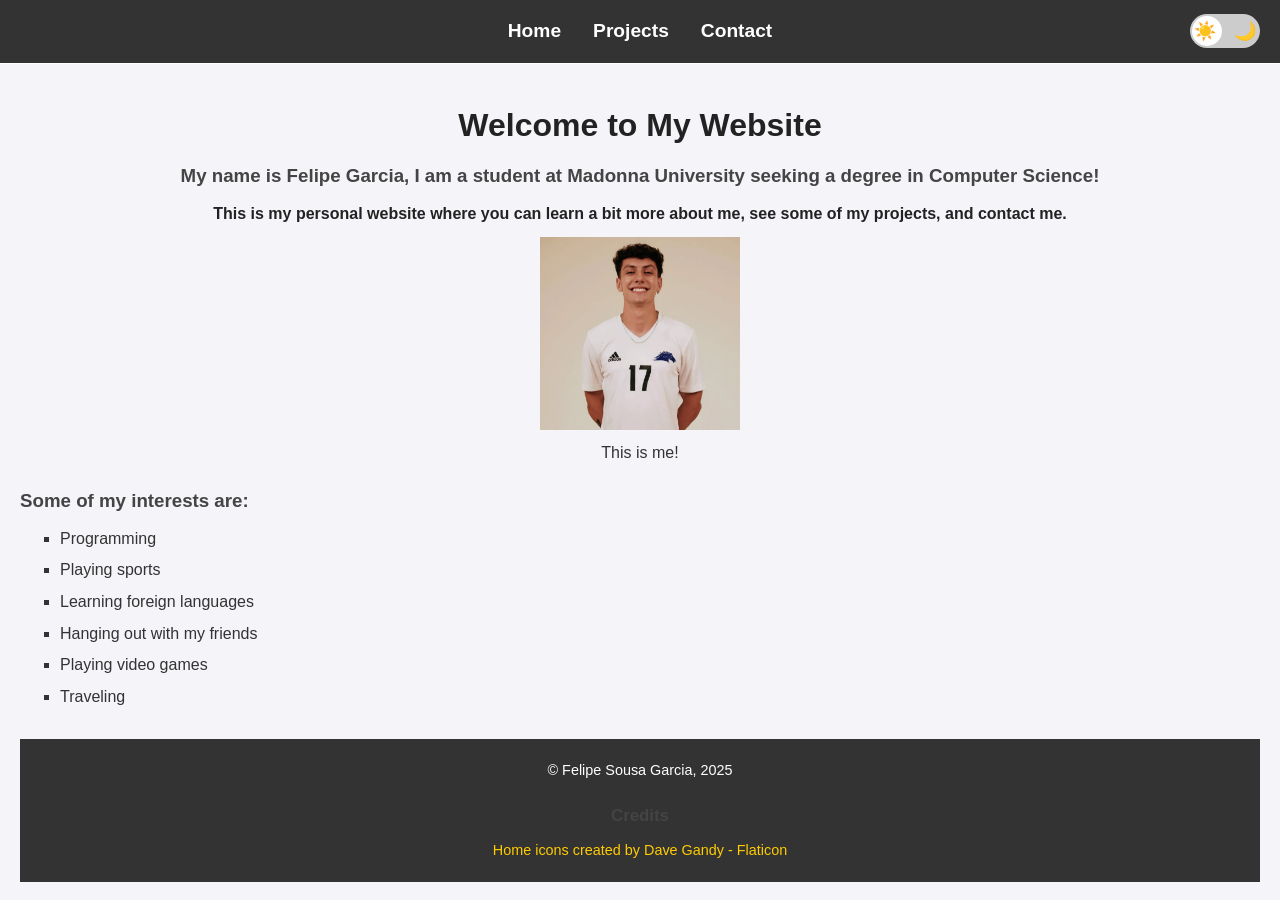
==== index.html @ d681a20c "Initial upload" ====
<!DOCTYPE html>
<html lang="en">
<head>
  <meta charset="UTF-8" />
  <meta name="viewport" content="width=device-width, initial-scale=1" />
  <title>Home</title>
  <link rel="icon" type="image/png" href="../images/home.png">
  <link rel="stylesheet" href="../css/style.css">
</head>
<body>

  <div id="blur-overlay"></div>

  <header>
    <nav>
      <div class="nav-links">
        <a href="index.html">Home</a>
        <a href="projects.html">Projects</a>
        <a href="contact.html">Contact</a>
      </div>
      <div class="theme-switch-wrapper">
        <input type="checkbox" id="theme-toggle" />
        <label for="theme-toggle" class="theme-switch">
          <span class="sun">☀️</span>
          <span class="moon">🌙</span>
          <span class="slider"></span>
        </label>
       </div>
    </nav>
  </header>

  <main>
    <h1>Welcome to My Website</h1>
    <h3>My name is Felipe Garcia, I am a student at Madonna University seeking a degree in Computer Science!</h3>
    <h4>This is my personal website where you can learn a bit more about me, see some of my projects, and contact me.</h4>

    <img id="profile-pic" src="../images/me.png" alt="Picture of myself" width="200">
    
    <p>This is me!</p>

    <h3 class="left-align">Some of my interests are:</h3>
    <ul>
      <li>Programming</li>
      <li>Playing sports</li>
      <li>Learning foreign languages</li>
      <li>Hanging out with my friends</li>
      <li>Playing video games</li>
      <li>Traveling</li>
    </ul>
  </main>

  <footer>
    <p>&copy; Felipe Sousa Garcia, 2025</p>
    <h3>Credits</h3>
    <a href="https://www.flaticon.com/free-icons/home" title="home icons">Home icons created by Dave Gandy - Flaticon</a>
  </footer>
  <script src="../js/script.js"></script>
</body>
</html>
---- css/style.css ----
/* ========== GLOBAL STYLES ========== */
* {
  box-sizing: border-box;
  margin: 0;
  padding: 0;
}

body {
  font-family: Arial, Helvetica, sans-serif;
  font-size: 16px;
  line-height: 1.6;
  background-color: #f4f4f9;
  color: #333;
  margin: 0;
  padding: 0 20px;
  padding-top: 80px; /* to avoid content being hidden under fixed header */
}

p{
    margin-bottom: 10px;
    text-align: center;
}

p:hover{
    color: orange;
}

/* ========== HEADINGS ========== */
h1, h2, h3, h4, title {
  color: #222;
  margin-bottom: 10px;
  text-align: center;
}

.left-align {
  text-align: left;
}

h1 {
  font-size: 2em;
  margin-top: 20px;
}

h3 {
  color: #444;
}

/* ========== NAVIGATION BAR ========== */
header {
  position: fixed;      /* Fixes it at the top of the page */
  top: 0;               /* Align to the top */
  left: 0;              /* Start at the left edge */
  width: 100%;          /* Stretch across the full page width */
  z-index: 1000;        /* Ensures it stays above other content */
  background-color: #333; /* Keep your existing background */
  color: white;
  padding: 16px 0;
  border-bottom: 1px solid #fff; /* optional: add a bottom border for style */
  margin-bottom: 20px;
}

nav {
  display: flex;
  align-items: center;
  justify-content: center;  /* center the nav-links in the page */
  position: relative;       /* needed for absolute positioning of button */
  font-size: 1.2em;
  padding: 0 20px;
}

.nav-links {
  display: flex;
  gap: 32px;           /* space between Home and Contact */
}

nav a {
  color: #fff;
  text-decoration: none;
  font-weight: bold;
  transition: color 0.3s ease;
}

nav a:hover,
nav a:focus {
  color: #ffcc00;
  text-decoration: underline;
}

/* ========== DARK MODE SLIDE TOGGLE ========== */

/* Wrapper positions the toggle at the right */
.theme-switch-wrapper {
  position: absolute;
  right: 20px;
  display: flex;
  align-items: center;
}

.theme-switch-wrapper input[type="checkbox"] {
  opacity: 0;
  position: absolute;
  width: 0;
  height: 0;
  /* This keeps it in the DOM so the keyboard can tab to it */
}
/* Add a focus ring so the user knows when they have tabbed to the switch */
.theme-switch-wrapper input:focus + .theme-switch {
  box-shadow: 0 0 4px 2px #ffcc00; /* Shows a yellow glow when selected via keyboard */
}

/* Slider label container */
.theme-switch {
  position: relative;
  width: 70px;
  height: 34px;
  border-radius: 17px;
  background-color: #ccc;
  cursor: pointer;
  display: flex;
  align-items: center;
  justify-content: space-between;
  padding: 0 4px;
  box-sizing: border-box;
}

/* The circle that moves */
.theme-switch .slider {
  position: absolute;
  top: 2px;
  left: 2px;
  width: 30px;
  height: 30px;
  background-color: #fff;
  border-radius: 50%;
  transition: transform 0.3s ease, background-color 0.3s ease;
  z-index: 2;
}

/* Sun and moon icons */
.theme-switch .sun,
.theme-switch .moon {
  font-size: 18px;
  line-height: 34px;
  z-index: 3;
  pointer-events: none;
}

/* Slide the circle when checked */
.theme-switch-wrapper input:checked + .theme-switch .slider {
  transform: translateX(36px);
}

/* Change background of the label when checked */
.theme-switch-wrapper input:checked + .theme-switch {
  background-color: #444;
}

/* ========== SECTIONS & CONTENT ========== */
section, ul, p, table, form {
  margin-bottom: 20px;
}

/* ========== LISTS ========== */
ul {
  list-style-type: square;
  padding-left: 40px;
}

ul li {
  margin-bottom: 6px;
}

ul li:hover{
    color:rgb(49, 185, 209)
}

/* ========== TABLE STYLING ========== */
table {
  border-collapse: collapse;
  margin: 10px auto;
  width: 60%;
  background-color: #fff;
  box-shadow: 0 0 5px rgba(0,0,0,0.1);
}

th, td {
  border: 1px solid #ddd;
  text-align: center;
  padding: 10px;
}

th {
  background-color: #333;
  color: white;
}

th:hover{
    color: orange;
}

tr:nth-child(even) {
  background-color: #f2f2f2;
}

/* ========== IMAGES ========== */
img {
  max-width: 100%;
  height: auto;
  display: block;
  margin: 10px auto;
}

/* ========== FORM STYLING ========== */
form {
  max-width: 400px;
  margin: 0 auto;
  background: #fff;
  padding: 20px;
  border-radius: 8px;
  box-shadow: 0 0 5px rgba(0,0,0,0.1);
}

label {
  font-weight: bold;
}

input[type="text"],
input[type="email"],
textarea {
  width: 100%;
  padding: 8px;
  margin-top: 4px;
  margin-bottom: 12px;
  border: 1px solid #ccc;
  border-radius: 4px;
}

input[type="submit"] {
  background-color: #333;
  color: white;
  border: none;
  padding: 10px 15px;
  cursor: pointer;
  border-radius: 4px;
  font-size: 1em;
  transition: background-color 0.3s ease;
  display: block;
  margin: 0 auto;
}

input[type="submit"]:hover {
  background-color: #555;
}

/* ========== FOOTER ========== */
footer {
  text-align: center;
  margin-top: 30px;
  padding: 20px 0;
  background-color: #333;
  color: #fff;
  font-size: 0.9em;
}

footer a {
  color: #ffcc00;
  text-decoration: none;
}

footer a:hover {
  text-decoration: underline;
}

/* ========== DARK MODE STYLES ========== */
body.dark-mode h2,
body.dark-mode h3 {
  color:#ffcc00;
}

body.dark-mode h1,
body.dark-mode h4,
body.dark-mode title {
  color: #ffffff; 
}

body.dark-mode {
  background-color: #121212;
  color: #f4f4f4;
}

body.dark-mode header,
body.dark-mode footer {
  background-color: #1f1f1f;
}

body.dark-mode nav a {
  color: #ffcc00;
}

body.dark-mode form {
  background-color: #2a2a2a;
  color: #fff;
  border: 1px solid #444;
}

body.dark-mode table {
  background-color: #2a2a2a;
  color: #f4f4f4;
}

body.dark-mode header {
  border: 1px solid #fff; /* white border in dark mode */
  border-radius: 6px;     /* optional: rounded corners */
}

/* ========== IMAGE ZOOM & BLUR EFFECT ========== */

/* The invisible overlay */
#blur-overlay {
  position: fixed;
  top: 0;
  left: 0;
  width: 100%;
  height: 100%;
  background-color: rgba(0, 0, 0, 0.4); 
  backdrop-filter: blur(5px);           
  z-index: 9998;                        
  opacity: 0;                           
  pointer-events: none;                 
  transition: opacity 0.3s ease;
}

/* When active, show the overlay */
body.dimmed #blur-overlay {
  opacity: 1;
}

/* The Profile Picture */
#profile-pic {
  transition: transform 0.3s ease;
  position: relative; 
  cursor: pointer;
  z-index: 1; /* Default z-index */
}

/* The Zoomed State */
#profile-pic.zoomed {
  transform: scale(1.7); 
  z-index: 9999;         /* Must be higher than the overlay (9998) */
  border-radius: 10px;
  box-shadow: 0 10px 20px rgba(0,0,0,0.5); 
}

/* ========== PROJECTS PAGE STYLES ========== */
.project-card {
  background: #fff;
  border: 1px solid #ddd;
  padding: 20px;
  border-radius: 8px;
  margin-bottom: 20px;
  box-shadow: 0 2px 5px rgba(0,0,0,0.05);
  transition: transform 0.2s ease;
}

.project-card:hover {
  transform: translateY(-5px); /* Slight lift on hover */
}

.project-card h2 {
  text-align: left;
  margin-top: 0;
}

.project-links a {
  display: inline-block;
  margin-right: 15px;
  padding: 8px 12px;
  background-color: #333;
  color: #fff;
  text-decoration: none;
  border-radius: 4px;
  font-size: 0.9em;
}

.project-links a:hover {
  background-color: orange;
  color: #fff;
}

/* Dark mode adjustments for project cards */
body.dark-mode .project-card {
  background-color: #2a2a2a;
  border-color: #444;
}

@media (max-width: 600px) {
  table {
    width: 90%; /* Take up more space on small screens */
  }
}
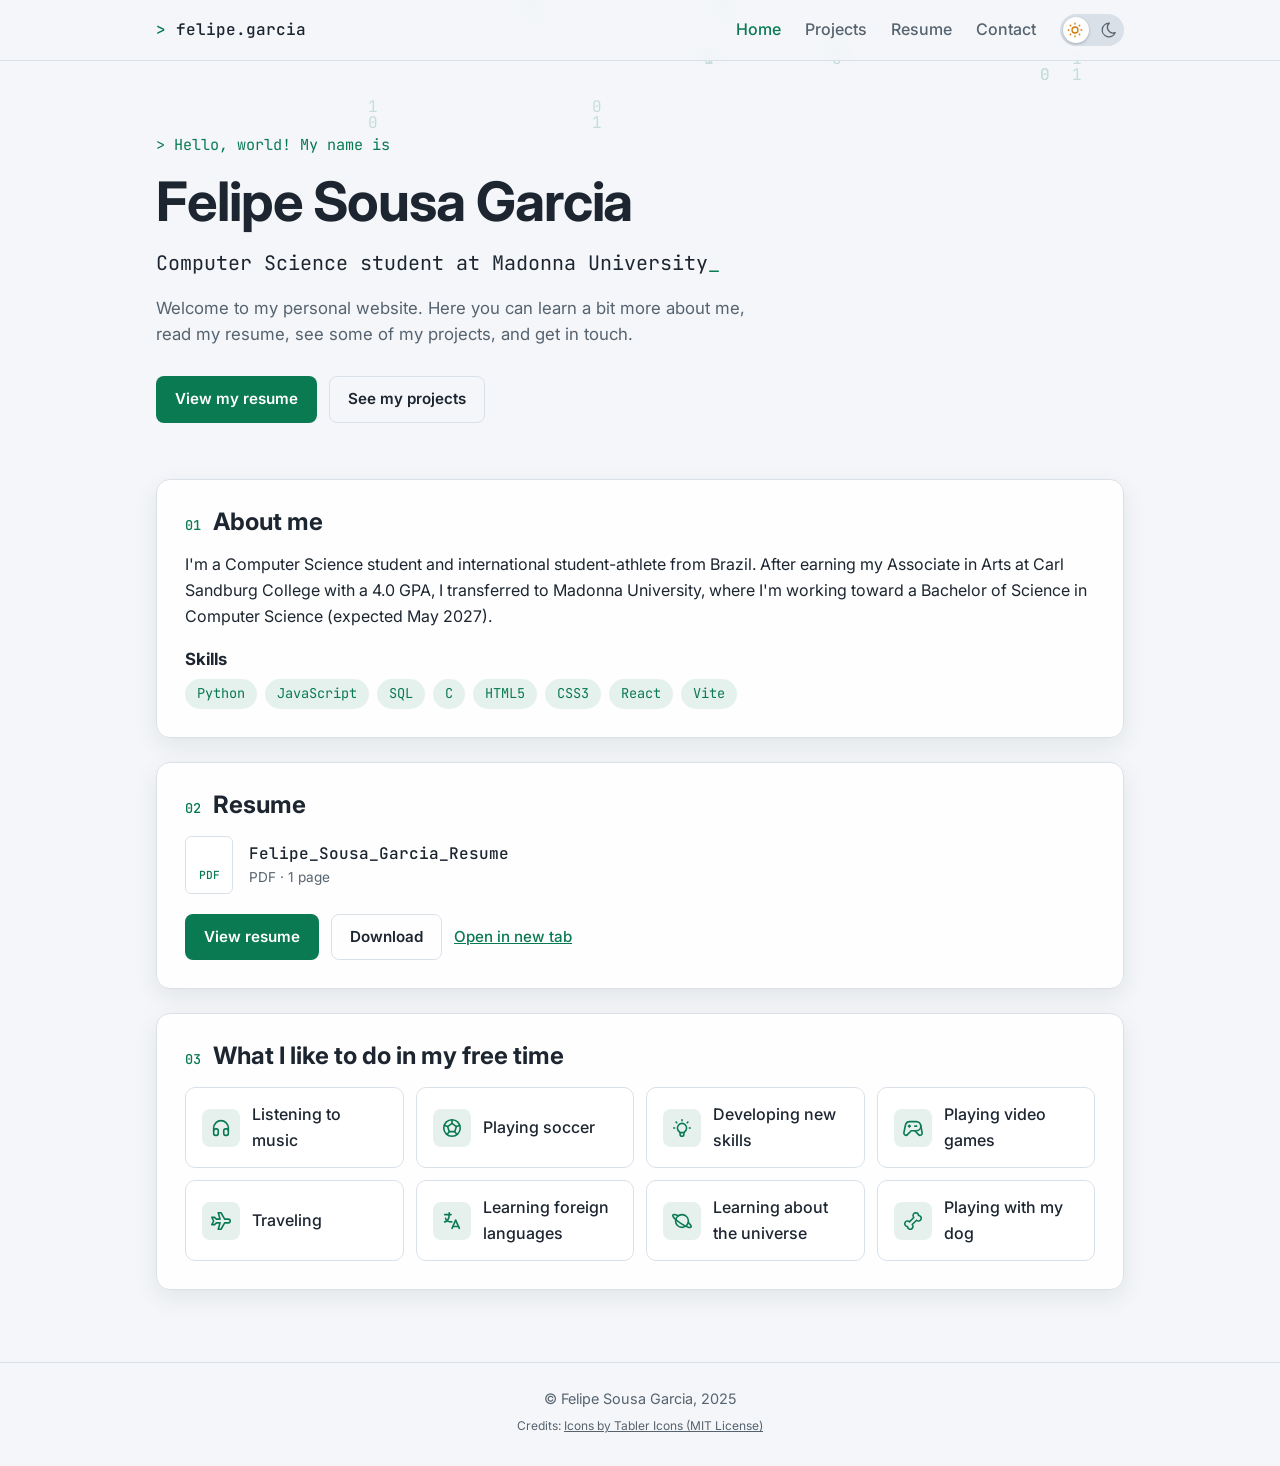
==== commit 35c4088e: "Update portfolio to new design" ====
--- a/index.html
+++ b/index.html
@@ -1,59 +1,106 @@
-<!DOCTYPE html>
-<html lang="en">
-<head>
-  <meta charset="UTF-8" />
-  <meta name="viewport" content="width=device-width, initial-scale=1" />
-  <title>Home</title>
-  <link rel="icon" type="image/png" href="../images/home.png">
-  <link rel="stylesheet" href="../css/style.css">
-</head>
-<body>
-
-  <div id="blur-overlay"></div>
-
-  <header>
-    <nav>
-      <div class="nav-links">
-        <a href="index.html">Home</a>
-        <a href="projects.html">Projects</a>
-        <a href="contact.html">Contact</a>
-      </div>
-      <div class="theme-switch-wrapper">
-        <input type="checkbox" id="theme-toggle" />
-        <label for="theme-toggle" class="theme-switch">
-          <span class="sun">☀️</span>
-          <span class="moon">🌙</span>
-          <span class="slider"></span>
-        </label>
-       </div>
-    </nav>
-  </header>
-
-  <main>
-    <h1>Welcome to My Website</h1>
-    <h3>My name is Felipe Garcia, I am a student at Madonna University seeking a degree in Computer Science!</h3>
-    <h4>This is my personal website where you can learn a bit more about me, see some of my projects, and contact me.</h4>
-
-    <img id="profile-pic" src="../images/me.png" alt="Picture of myself" width="200">
-    
-    <p>This is me!</p>
-
-    <h3 class="left-align">Some of my interests are:</h3>
-    <ul>
-      <li>Programming</li>
-      <li>Playing sports</li>
-      <li>Learning foreign languages</li>
-      <li>Hanging out with my friends</li>
-      <li>Playing video games</li>
-      <li>Traveling</li>
-    </ul>
-  </main>
-
-  <footer>
-    <p>&copy; Felipe Sousa Garcia, 2025</p>
-    <h3>Credits</h3>
-    <a href="https://www.flaticon.com/free-icons/home" title="home icons">Home icons created by Dave Gandy - Flaticon</a>
-  </footer>
-  <script src="../js/script.js"></script>
-</body>
-</html>+<!DOCTYPE html>
+<html lang="en">
+<head>
+  <meta charset="UTF-8" />
+  <meta name="viewport" content="width=device-width, initial-scale=1" />
+  <meta name="description" content="Felipe Sousa Garcia, Computer Science student at Madonna University. About me, resume, projects, and contact.">
+  <title>Felipe Garcia | Home</title>
+  <link rel="icon" type="image/svg+xml" href="images/icons/favicon-home.svg">
+  <link rel="preconnect" href="https://fonts.googleapis.com">
+  <link rel="preconnect" href="https://fonts.gstatic.com" crossorigin>
+  <link rel="stylesheet" href="https://fonts.googleapis.com/css2?family=Inter:wght@400;500;600;700&family=JetBrains+Mono:wght@400;500&display=swap">
+  <link rel="stylesheet" href="css/style.css">
+</head>
+<body>
+
+  <canvas id="binary-rain" aria-hidden="true"></canvas>
+
+  <header>
+    <nav>
+      <a class="brand" href="index.html"><span class="prompt">&gt;</span> felipe.garcia</a>
+      <div class="nav-links">
+        <a href="index.html" aria-current="page">Home</a>
+        <a href="projects.html">Projects</a>
+        <a href="index.html#resume">Resume</a>
+        <a href="contact.html">Contact</a>
+      </div>
+      <div class="theme-switch-wrapper">
+        <input type="checkbox" id="theme-toggle" aria-label="Dark mode" />
+        <label for="theme-toggle" class="theme-switch">
+          <span class="sun"><img src="images/icons/sun.svg" alt=""></span>
+          <span class="moon"><img src="images/icons/moon.svg" alt=""></span>
+          <span class="slider"></span>
+        </label>
+      </div>
+    </nav>
+  </header>
+
+  <main>
+    <section class="hero">
+      <p class="eyebrow">&gt; Hello, world! My name is</p>
+      <h1>Felipe Sousa Garcia</h1>
+      <p class="tagline">Computer Science student at Madonna University<span class="cursor" aria-hidden="true">_</span></p>
+      <p class="intro">Welcome to my personal website. Here you can learn a bit more about me, read my resume, see some of my projects, and get in touch.</p>
+      <div class="button-row">
+        <a class="btn btn-primary" href="#resume">View my resume</a>
+        <a class="btn btn-secondary" href="projects.html">See my projects</a>
+      </div>
+    </section>
+
+    <section id="about" class="card">
+      <h2 class="section-title"><span class="section-tag">01</span>About me</h2>
+      <p>I'm a Computer Science student and international student-athlete from Brazil. After earning my Associate in Arts at Carl Sandburg College with a 4.0 GPA, I transferred to Madonna University, where I'm working toward a Bachelor of Science in Computer Science (expected May 2027).</p>
+      <h3>Skills</h3>
+      <ul class="tag-list">
+        <li>Python</li>
+        <li>JavaScript</li>
+        <li>SQL</li>
+        <li>C</li>
+        <li>HTML5</li>
+        <li>CSS3</li>
+        <li>React</li>
+        <li>Vite</li>
+      </ul>
+    </section>
+
+    <section id="resume" class="card">
+      <h2 class="section-title"><span class="section-tag">02</span>Resume</h2>
+      <div class="resume-file">
+        <div class="file-icon" aria-hidden="true">PDF</div>
+        <div>
+          <p class="file-name">Felipe_Sousa_Garcia_Resume</p>
+          <p class="file-meta">PDF · 1 page</p>
+        </div>
+      </div>
+      <div class="button-row">
+        <button type="button" id="resume-toggle" class="btn btn-primary" aria-expanded="false" aria-controls="resume-viewer">View resume</button>
+        <a class="btn btn-secondary" href="resume/Felipe_Sousa_Garcia_Resume.pdf" download="Felipe_Sousa_Garcia_Resume.pdf">Download</a>
+        <a class="text-link" href="resume/Felipe_Sousa_Garcia_Resume.pdf" target="_blank" rel="noopener">Open in new tab</a>
+      </div>
+      <div id="resume-viewer" class="resume-viewer" hidden>
+        <p class="resume-fallback" hidden>Your browser can't show the resume inside this page. Use "Open in new tab" or "Download" above to see it.</p>
+      </div>
+    </section>
+
+    <section id="free-time" class="card">
+      <h2 class="section-title"><span class="section-tag">03</span>What I like to do in my free time</h2>
+      <ul class="hobby-grid">
+        <li><span class="hobby-icon"><img src="images/icons/headphones.svg" alt=""></span>Listening to music</li>
+        <li><span class="hobby-icon"><img src="images/icons/soccer-ball.svg" alt=""></span>Playing soccer</li>
+        <li><span class="hobby-icon"><img src="images/icons/bulb.svg" alt=""></span>Developing new skills</li>
+        <li><span class="hobby-icon"><img src="images/icons/gamepad.svg" alt=""></span>Playing video games</li>
+        <li><span class="hobby-icon"><img src="images/icons/plane.svg" alt=""></span>Traveling</li>
+        <li><span class="hobby-icon"><img src="images/icons/language.svg" alt=""></span>Learning foreign languages</li>
+        <li><span class="hobby-icon"><img src="images/icons/planet.svg" alt=""></span>Learning about the universe</li>
+        <li><span class="hobby-icon"><img src="images/icons/bone.svg" alt=""></span>Playing with my dog</li>
+      </ul>
+    </section>
+  </main>
+
+  <footer>
+    <p>&copy; Felipe Sousa Garcia, 2025</p>
+    <p class="credits">Credits: <a href="https://tabler.io/icons" title="tabler icons">Icons by Tabler Icons (MIT License)</a></p>
+  </footer>
+  <script src="js/script.js"></script>
+</body>
+</html>
--- a/css/style.css
+++ b/css/style.css
@@ -1,400 +1,717 @@
-/* ========== GLOBAL STYLES ========== */
-* {
-  box-sizing: border-box;
-  margin: 0;
-  padding: 0;
-}
-
-body {
-  font-family: Arial, Helvetica, sans-serif;
-  font-size: 16px;
-  line-height: 1.6;
-  background-color: #f4f4f9;
-  color: #333;
-  margin: 0;
-  padding: 0 20px;
-  padding-top: 80px; /* to avoid content being hidden under fixed header */
-}
-
-p{
-    margin-bottom: 10px;
-    text-align: center;
-}
-
-p:hover{
-    color: orange;
-}
-
-/* ========== HEADINGS ========== */
-h1, h2, h3, h4, title {
-  color: #222;
-  margin-bottom: 10px;
-  text-align: center;
-}
-
-.left-align {
-  text-align: left;
-}
-
-h1 {
-  font-size: 2em;
-  margin-top: 20px;
-}
-
-h3 {
-  color: #444;
-}
-
-/* ========== NAVIGATION BAR ========== */
-header {
-  position: fixed;      /* Fixes it at the top of the page */
-  top: 0;               /* Align to the top */
-  left: 0;              /* Start at the left edge */
-  width: 100%;          /* Stretch across the full page width */
-  z-index: 1000;        /* Ensures it stays above other content */
-  background-color: #333; /* Keep your existing background */
-  color: white;
-  padding: 16px 0;
-  border-bottom: 1px solid #fff; /* optional: add a bottom border for style */
-  margin-bottom: 20px;
-}
-
-nav {
-  display: flex;
-  align-items: center;
-  justify-content: center;  /* center the nav-links in the page */
-  position: relative;       /* needed for absolute positioning of button */
-  font-size: 1.2em;
-  padding: 0 20px;
-}
-
-.nav-links {
-  display: flex;
-  gap: 32px;           /* space between Home and Contact */
-}
-
-nav a {
-  color: #fff;
-  text-decoration: none;
-  font-weight: bold;
-  transition: color 0.3s ease;
-}
-
-nav a:hover,
-nav a:focus {
-  color: #ffcc00;
-  text-decoration: underline;
-}
-
-/* ========== DARK MODE SLIDE TOGGLE ========== */
-
-/* Wrapper positions the toggle at the right */
-.theme-switch-wrapper {
-  position: absolute;
-  right: 20px;
-  display: flex;
-  align-items: center;
-}
-
-.theme-switch-wrapper input[type="checkbox"] {
-  opacity: 0;
-  position: absolute;
-  width: 0;
-  height: 0;
-  /* This keeps it in the DOM so the keyboard can tab to it */
-}
-/* Add a focus ring so the user knows when they have tabbed to the switch */
-.theme-switch-wrapper input:focus + .theme-switch {
-  box-shadow: 0 0 4px 2px #ffcc00; /* Shows a yellow glow when selected via keyboard */
-}
-
-/* Slider label container */
-.theme-switch {
-  position: relative;
-  width: 70px;
-  height: 34px;
-  border-radius: 17px;
-  background-color: #ccc;
-  cursor: pointer;
-  display: flex;
-  align-items: center;
-  justify-content: space-between;
-  padding: 0 4px;
-  box-sizing: border-box;
-}
-
-/* The circle that moves */
-.theme-switch .slider {
-  position: absolute;
-  top: 2px;
-  left: 2px;
-  width: 30px;
-  height: 30px;
-  background-color: #fff;
-  border-radius: 50%;
-  transition: transform 0.3s ease, background-color 0.3s ease;
-  z-index: 2;
-}
-
-/* Sun and moon icons */
-.theme-switch .sun,
-.theme-switch .moon {
-  font-size: 18px;
-  line-height: 34px;
-  z-index: 3;
-  pointer-events: none;
-}
-
-/* Slide the circle when checked */
-.theme-switch-wrapper input:checked + .theme-switch .slider {
-  transform: translateX(36px);
-}
-
-/* Change background of the label when checked */
-.theme-switch-wrapper input:checked + .theme-switch {
-  background-color: #444;
-}
-
-/* ========== SECTIONS & CONTENT ========== */
-section, ul, p, table, form {
-  margin-bottom: 20px;
-}
-
-/* ========== LISTS ========== */
-ul {
-  list-style-type: square;
-  padding-left: 40px;
-}
-
-ul li {
-  margin-bottom: 6px;
-}
-
-ul li:hover{
-    color:rgb(49, 185, 209)
-}
-
-/* ========== TABLE STYLING ========== */
-table {
-  border-collapse: collapse;
-  margin: 10px auto;
-  width: 60%;
-  background-color: #fff;
-  box-shadow: 0 0 5px rgba(0,0,0,0.1);
-}
-
-th, td {
-  border: 1px solid #ddd;
-  text-align: center;
-  padding: 10px;
-}
-
-th {
-  background-color: #333;
-  color: white;
-}
-
-th:hover{
-    color: orange;
-}
-
-tr:nth-child(even) {
-  background-color: #f2f2f2;
-}
-
-/* ========== IMAGES ========== */
-img {
-  max-width: 100%;
-  height: auto;
-  display: block;
-  margin: 10px auto;
-}
-
-/* ========== FORM STYLING ========== */
-form {
-  max-width: 400px;
-  margin: 0 auto;
-  background: #fff;
-  padding: 20px;
-  border-radius: 8px;
-  box-shadow: 0 0 5px rgba(0,0,0,0.1);
-}
-
-label {
-  font-weight: bold;
-}
-
-input[type="text"],
-input[type="email"],
-textarea {
-  width: 100%;
-  padding: 8px;
-  margin-top: 4px;
-  margin-bottom: 12px;
-  border: 1px solid #ccc;
-  border-radius: 4px;
-}
-
-input[type="submit"] {
-  background-color: #333;
-  color: white;
-  border: none;
-  padding: 10px 15px;
-  cursor: pointer;
-  border-radius: 4px;
-  font-size: 1em;
-  transition: background-color 0.3s ease;
-  display: block;
-  margin: 0 auto;
-}
-
-input[type="submit"]:hover {
-  background-color: #555;
-}
-
-/* ========== FOOTER ========== */
-footer {
-  text-align: center;
-  margin-top: 30px;
-  padding: 20px 0;
-  background-color: #333;
-  color: #fff;
-  font-size: 0.9em;
-}
-
-footer a {
-  color: #ffcc00;
-  text-decoration: none;
-}
-
-footer a:hover {
-  text-decoration: underline;
-}
-
-/* ========== DARK MODE STYLES ========== */
-body.dark-mode h2,
-body.dark-mode h3 {
-  color:#ffcc00;
-}
-
-body.dark-mode h1,
-body.dark-mode h4,
-body.dark-mode title {
-  color: #ffffff; 
-}
-
-body.dark-mode {
-  background-color: #121212;
-  color: #f4f4f4;
-}
-
-body.dark-mode header,
-body.dark-mode footer {
-  background-color: #1f1f1f;
-}
-
-body.dark-mode nav a {
-  color: #ffcc00;
-}
-
-body.dark-mode form {
-  background-color: #2a2a2a;
-  color: #fff;
-  border: 1px solid #444;
-}
-
-body.dark-mode table {
-  background-color: #2a2a2a;
-  color: #f4f4f4;
-}
-
-body.dark-mode header {
-  border: 1px solid #fff; /* white border in dark mode */
-  border-radius: 6px;     /* optional: rounded corners */
-}
-
-/* ========== IMAGE ZOOM & BLUR EFFECT ========== */
-
-/* The invisible overlay */
-#blur-overlay {
-  position: fixed;
-  top: 0;
-  left: 0;
-  width: 100%;
-  height: 100%;
-  background-color: rgba(0, 0, 0, 0.4); 
-  backdrop-filter: blur(5px);           
-  z-index: 9998;                        
-  opacity: 0;                           
-  pointer-events: none;                 
-  transition: opacity 0.3s ease;
-}
-
-/* When active, show the overlay */
-body.dimmed #blur-overlay {
-  opacity: 1;
-}
-
-/* The Profile Picture */
-#profile-pic {
-  transition: transform 0.3s ease;
-  position: relative; 
-  cursor: pointer;
-  z-index: 1; /* Default z-index */
-}
-
-/* The Zoomed State */
-#profile-pic.zoomed {
-  transform: scale(1.7); 
-  z-index: 9999;         /* Must be higher than the overlay (9998) */
-  border-radius: 10px;
-  box-shadow: 0 10px 20px rgba(0,0,0,0.5); 
-}
-
-/* ========== PROJECTS PAGE STYLES ========== */
-.project-card {
-  background: #fff;
-  border: 1px solid #ddd;
-  padding: 20px;
-  border-radius: 8px;
-  margin-bottom: 20px;
-  box-shadow: 0 2px 5px rgba(0,0,0,0.05);
-  transition: transform 0.2s ease;
-}
-
-.project-card:hover {
-  transform: translateY(-5px); /* Slight lift on hover */
-}
-
-.project-card h2 {
-  text-align: left;
-  margin-top: 0;
-}
-
-.project-links a {
-  display: inline-block;
-  margin-right: 15px;
-  padding: 8px 12px;
-  background-color: #333;
-  color: #fff;
-  text-decoration: none;
-  border-radius: 4px;
-  font-size: 0.9em;
-}
-
-.project-links a:hover {
-  background-color: orange;
-  color: #fff;
-}
-
-/* Dark mode adjustments for project cards */
-body.dark-mode .project-card {
-  background-color: #2a2a2a;
-  border-color: #444;
-}
-
-@media (max-width: 600px) {
-  table {
-    width: 90%; /* Take up more space on small screens */
-  }
-}+/* ========== THEME COLORS ========== */
+/* Light mode is the default; body.dark-mode swaps the same variables */
+:root {
+  --bg: #f4f6f9;
+  --surface: rgba(255, 255, 255, 0.9);
+  --surface-strong: #ffffff;
+  --border: #d9e0e8;
+  --text: #1c2530;
+  --muted: #56636f;
+  --accent: #0a7a52;
+  --accent-hover: #086341;
+  --accent-soft: rgba(10, 122, 82, 0.1);
+  --on-accent: #ffffff;
+  --header-bg: rgba(244, 246, 249, 0.85);
+  --rain: #0a7a52;
+  --rain-opacity: 0.2;
+  --shadow: 0 8px 24px rgba(28, 37, 48, 0.08);
+  --font-sans: "Inter", Arial, Helvetica, sans-serif;
+  --font-mono: "JetBrains Mono", Consolas, "Courier New", monospace;
+}
+
+body.dark-mode {
+  --bg: #0b0f14;
+  --surface: rgba(16, 22, 29, 0.88);
+  --surface-strong: #121922;
+  --border: #243040;
+  --text: #e6edf3;
+  --muted: #9aa8b5;
+  --accent: #3fd68f;
+  --accent-hover: #6ee3ab;
+  --accent-soft: rgba(63, 214, 143, 0.12);
+  --on-accent: #06140d;
+  --header-bg: rgba(11, 15, 20, 0.82);
+  --rain: #3fd68f;
+  --rain-opacity: 0.32;
+  --shadow: 0 8px 24px rgba(0, 0, 0, 0.35);
+}
+
+/* ========== GLOBAL STYLES ========== */
+* {
+  box-sizing: border-box;
+  margin: 0;
+  padding: 0;
+}
+
+html {
+  scroll-behavior: smooth;
+  scroll-padding-top: 80px; /* keeps #resume etc. from hiding under the header */
+}
+
+body {
+  font-family: var(--font-sans);
+  font-size: 16px;
+  line-height: 1.6;
+  background-color: var(--bg);
+  color: var(--text);
+  min-height: 100vh;
+  display: flex;
+  flex-direction: column;
+  transition: background-color 0.3s ease, color 0.3s ease;
+}
+
+a {
+  color: var(--accent);
+}
+
+a:hover {
+  color: var(--accent-hover);
+}
+
+:focus-visible {
+  outline: 2px solid var(--accent);
+  outline-offset: 3px;
+}
+
+/* ========== BINARY RAIN BACKGROUND ========== */
+/* Sits behind everything and stays faint so the content keeps the attention */
+#binary-rain {
+  position: fixed;
+  inset: 0;
+  width: 100%;
+  height: 100%;
+  z-index: 0;
+  pointer-events: none;
+  opacity: var(--rain-opacity);
+}
+
+/* Everything else stacks above the rain */
+main,
+footer {
+  position: relative;
+  z-index: 1;
+}
+
+/* ========== HEADINGS & TEXT ========== */
+h1, h2, h3 {
+  color: var(--text);
+  line-height: 1.2;
+}
+
+h1 {
+  font-size: clamp(2.2rem, 6vw, 3.4rem);
+  font-weight: 700;
+  letter-spacing: -0.02em;
+  margin-bottom: 12px;
+}
+
+h2 {
+  font-size: 1.5rem;
+  margin-bottom: 16px;
+}
+
+h3 {
+  font-size: 1.05rem;
+  margin: 20px 0 10px;
+}
+
+p {
+  margin-bottom: 12px;
+}
+
+.muted {
+  color: var(--muted);
+}
+
+/* ========== NAVIGATION BAR ========== */
+header {
+  position: sticky;
+  top: 0;
+  z-index: 1000;
+  background-color: var(--header-bg);
+  backdrop-filter: blur(10px);
+  -webkit-backdrop-filter: blur(10px);
+  border-bottom: 1px solid var(--border);
+}
+
+nav {
+  max-width: 1000px;
+  margin: 0 auto;
+  padding: 14px 16px;
+  display: flex;
+  align-items: center;
+  gap: 24px;
+}
+
+.brand {
+  font-family: var(--font-mono);
+  font-weight: 500;
+  color: var(--text);
+  text-decoration: none;
+  white-space: nowrap;
+}
+
+.brand .prompt {
+  color: var(--accent);
+}
+
+.nav-links {
+  display: flex;
+  gap: 24px;
+  margin-left: auto;
+}
+
+nav .nav-links a {
+  color: var(--muted);
+  text-decoration: none;
+  font-weight: 500;
+  transition: color 0.2s ease;
+}
+
+nav .nav-links a:hover,
+nav .nav-links a:focus-visible,
+nav .nav-links a[aria-current="page"] {
+  color: var(--accent);
+}
+
+/* ========== DARK MODE SLIDE TOGGLE ========== */
+.theme-switch-wrapper {
+  display: flex;
+  align-items: center;
+}
+
+.theme-switch-wrapper input[type="checkbox"] {
+  opacity: 0;
+  position: absolute;
+  width: 0;
+  height: 0;
+  /* This keeps it in the DOM so the keyboard can tab to it */
+}
+
+/* Focus ring so the user knows when they have tabbed to the switch */
+.theme-switch-wrapper input:focus-visible + .theme-switch {
+  box-shadow: 0 0 0 2px var(--bg), 0 0 0 4px var(--accent);
+}
+
+/* Slider label container */
+.theme-switch {
+  position: relative;
+  width: 64px;
+  height: 32px;
+  border-radius: 16px;
+  background-color: var(--border);
+  cursor: pointer;
+  display: flex;
+  align-items: center;
+  justify-content: space-between;
+  padding: 0 6px;
+}
+
+/* The circle that moves */
+.theme-switch .slider {
+  position: absolute;
+  top: 3px;
+  left: 3px;
+  width: 26px;
+  height: 26px;
+  background-color: var(--surface-strong);
+  border-radius: 50%;
+  box-shadow: 0 1px 3px rgba(0, 0, 0, 0.25);
+  transition: transform 0.3s ease;
+  z-index: 2;
+}
+
+/* Sun and moon icons */
+.theme-switch .sun,
+.theme-switch .moon {
+  display: flex;
+  z-index: 3;
+  pointer-events: none;
+}
+
+.theme-switch img {
+  width: 18px;
+  height: 18px;
+}
+
+/* Lighter moon so it stays visible on the dark knob */
+body.dark-mode .theme-switch .moon img {
+  filter: brightness(2.2);
+}
+
+/* Slide the circle when checked */
+.theme-switch-wrapper input:checked + .theme-switch .slider {
+  transform: translateX(32px);
+}
+
+/* ========== PAGE LAYOUT ========== */
+main {
+  width: 100%;
+  max-width: 1000px;
+  margin: 0 auto;
+  padding: 0 16px 48px;
+  flex: 1;
+}
+
+.card {
+  background-color: var(--surface);
+  border: 1px solid var(--border);
+  border-radius: 14px;
+  padding: 28px;
+  margin-bottom: 24px;
+  box-shadow: var(--shadow);
+  backdrop-filter: blur(4px);
+  -webkit-backdrop-filter: blur(4px);
+}
+
+.section-title {
+  display: flex;
+  align-items: baseline;
+  gap: 12px;
+}
+
+/* Small "01", "02" labels in front of each section title */
+.section-tag {
+  font-family: var(--font-mono);
+  font-size: 0.85rem;
+  font-weight: 500;
+  color: var(--accent);
+}
+
+/* ========== HERO ========== */
+.hero {
+  padding: 72px 0 56px;
+}
+
+.page-intro {
+  padding: 56px 0 32px;
+}
+
+.eyebrow {
+  font-family: var(--font-mono);
+  color: var(--accent);
+  font-size: 0.95rem;
+  margin-bottom: 12px;
+}
+
+.tagline {
+  font-family: var(--font-mono);
+  font-size: clamp(1rem, 2.6vw, 1.25rem);
+  color: var(--text);
+  margin-bottom: 16px;
+}
+
+.cursor {
+  color: var(--accent);
+  animation: blink 1.1s steps(1) infinite;
+}
+
+@keyframes blink {
+  50% { opacity: 0; }
+}
+
+.intro {
+  max-width: 620px;
+  color: var(--muted);
+  font-size: 1.05rem;
+  margin-bottom: 28px;
+}
+
+/* ========== BUTTONS ========== */
+.button-row {
+  display: flex;
+  flex-wrap: wrap;
+  align-items: center;
+  gap: 12px;
+}
+
+.btn {
+  display: inline-flex;
+  align-items: center;
+  justify-content: center;
+  padding: 10px 18px;
+  border-radius: 8px;
+  border: 1px solid transparent;
+  font: inherit;
+  font-weight: 600;
+  font-size: 0.95rem;
+  text-decoration: none;
+  cursor: pointer;
+  transition: background-color 0.2s ease, border-color 0.2s ease, color 0.2s ease;
+}
+
+.btn-primary {
+  background-color: var(--accent);
+  color: var(--on-accent);
+}
+
+.btn-primary:hover {
+  background-color: var(--accent-hover);
+  color: var(--on-accent);
+}
+
+.btn-secondary {
+  background-color: transparent;
+  border-color: var(--border);
+  color: var(--text);
+}
+
+.btn-secondary:hover {
+  border-color: var(--accent);
+  color: var(--accent);
+}
+
+/* ========== ABOUT / SKILLS ========== */
+.tag-list {
+  list-style: none;
+  display: flex;
+  flex-wrap: wrap;
+  gap: 8px;
+}
+
+.tag-list li {
+  font-family: var(--font-mono);
+  font-size: 0.85rem;
+  padding: 4px 12px;
+  border-radius: 999px;
+  background-color: var(--accent-soft);
+  color: var(--accent);
+}
+
+/* ========== RESUME SECTION ========== */
+.resume-file {
+  display: flex;
+  align-items: center;
+  gap: 16px;
+  margin-bottom: 20px;
+}
+
+.file-icon {
+  flex-shrink: 0;
+  width: 48px;
+  height: 58px;
+  border-radius: 6px;
+  border: 1px solid var(--border);
+  background-color: var(--surface-strong);
+  display: flex;
+  align-items: flex-end;
+  justify-content: center;
+  padding-bottom: 8px;
+  font-family: var(--font-mono);
+  font-size: 0.7rem;
+  font-weight: 500;
+  color: var(--accent);
+}
+
+.file-name {
+  font-family: var(--font-mono);
+  font-weight: 500;
+  margin-bottom: 0;
+  word-break: break-all;
+}
+
+.file-meta {
+  font-size: 0.85rem;
+  color: var(--muted);
+  margin-bottom: 0;
+}
+
+.text-link {
+  font-size: 0.95rem;
+  font-weight: 500;
+}
+
+.resume-viewer {
+  margin-top: 24px;
+}
+
+/* Letter-size page ratio so the whole first page fits */
+.resume-viewer iframe {
+  display: block;
+  width: 100%;
+  aspect-ratio: 8.5 / 11;
+  max-height: 85vh;
+  border: 1px solid var(--border);
+  border-radius: 8px;
+  background-color: #fff;
+}
+
+.resume-fallback {
+  padding: 16px;
+  border: 1px dashed var(--border);
+  border-radius: 8px;
+  color: var(--muted);
+  margin-bottom: 0;
+}
+
+/* ========== FREE TIME ========== */
+.hobby-grid {
+  list-style: none;
+  display: grid;
+  grid-template-columns: repeat(auto-fill, minmax(210px, 1fr));
+  gap: 12px;
+}
+
+.hobby-grid li {
+  display: flex;
+  align-items: center;
+  gap: 12px;
+  padding: 14px 16px;
+  border: 1px solid var(--border);
+  border-radius: 10px;
+  background-color: var(--surface-strong);
+  font-weight: 500;
+  transition: border-color 0.2s ease;
+}
+
+.hobby-grid li:hover {
+  border-color: var(--accent);
+}
+
+/* Icons are Tabler Icons SVG files in images/icons */
+.hobby-icon {
+  flex-shrink: 0;
+  width: 38px;
+  height: 38px;
+  border-radius: 8px;
+  background-color: var(--accent-soft);
+  display: flex;
+  align-items: center;
+  justify-content: center;
+}
+
+.hobby-icon img {
+  width: 22px;
+  height: 22px;
+}
+
+/* The icon files are drawn in the light-mode green; this brightens them to the dark-mode green */
+body.dark-mode .hobby-icon img {
+  filter: brightness(1.75);
+}
+
+/* ========== PROJECTS PAGE STYLES ========== */
+.project-grid {
+  display: grid;
+  grid-template-columns: repeat(auto-fill, minmax(280px, 1fr));
+  gap: 20px;
+}
+
+/* GitHub cards are added into this container, so it shares the grid */
+#github-repos-container {
+  display: contents;
+}
+
+.project-card {
+  display: flex;
+  flex-direction: column;
+  background-color: var(--surface);
+  border: 1px solid var(--border);
+  border-radius: 14px;
+  padding: 24px;
+  box-shadow: var(--shadow);
+  transition: transform 0.2s ease, border-color 0.2s ease;
+}
+
+.project-card:hover {
+  transform: translateY(-4px); /* Slight lift on hover */
+  border-color: var(--accent);
+}
+
+.project-card h2 {
+  font-family: var(--font-mono);
+  font-size: 1.1rem;
+  font-weight: 500;
+  margin-bottom: 10px;
+  word-break: break-word;
+}
+
+.project-card p {
+  color: var(--muted);
+}
+
+.project-card strong {
+  color: var(--text);
+}
+
+.project-links {
+  margin-top: auto;
+  padding-top: 8px;
+  display: flex;
+  flex-wrap: wrap;
+  gap: 10px;
+}
+
+.project-links a {
+  padding: 8px 14px;
+  border: 1px solid var(--border);
+  border-radius: 8px;
+  color: var(--text);
+  text-decoration: none;
+  font-size: 0.9rem;
+  font-weight: 500;
+}
+
+.project-links a:hover {
+  border-color: var(--accent);
+  color: var(--accent);
+}
+
+/* ========== CONTACT PAGE STYLES ========== */
+.contact-grid {
+  display: grid;
+  grid-template-columns: 2fr 1fr;
+  gap: 24px;
+  align-items: start;
+}
+
+form label {
+  display: block;
+  font-weight: 600;
+  font-size: 0.9rem;
+  margin-bottom: 6px;
+}
+
+form input[type="text"],
+form input[type="email"],
+form textarea {
+  width: 100%;
+  padding: 10px 12px;
+  margin-bottom: 18px;
+  font: inherit;
+  color: var(--text);
+  background-color: var(--surface-strong);
+  border: 1px solid var(--border);
+  border-radius: 8px;
+  transition: border-color 0.2s ease;
+}
+
+form textarea {
+  resize: vertical;
+  min-height: 140px;
+}
+
+form input:focus,
+form textarea:focus {
+  outline: none;
+  border-color: var(--accent);
+  box-shadow: 0 0 0 3px var(--accent-soft);
+}
+
+/* ========== TABLE STYLING ========== */
+.social-table {
+  border-collapse: collapse;
+  width: 100%;
+}
+
+.social-table th {
+  text-align: left;
+  font-size: 1.05rem;
+  padding-bottom: 14px;
+}
+
+.social-table td {
+  padding: 8px 0;
+}
+
+.social-table a {
+  display: flex;
+  align-items: center;
+  gap: 12px;
+  color: var(--text);
+  text-decoration: none;
+  font-weight: 500;
+}
+
+.social-table a:hover {
+  color: var(--accent);
+}
+
+/* White circle keeps the dark icons visible in dark mode */
+.social-table img {
+  width: 36px;
+  height: 36px;
+  padding: 6px;
+  border-radius: 50%;
+  background-color: #fff;
+  border: 1px solid var(--border);
+}
+
+/* ========== FOOTER ========== */
+footer {
+  border-top: 1px solid var(--border);
+  background-color: var(--header-bg);
+  padding: 24px 16px;
+  text-align: center;
+  font-size: 0.9rem;
+  color: var(--muted);
+}
+
+footer p {
+  margin-bottom: 6px;
+}
+
+.credits {
+  font-size: 0.75rem;
+}
+
+.credits a {
+  color: var(--muted);
+}
+
+/* ========== MOBILE ADJUSTMENTS ========== */
+@media (max-width: 720px) {
+  .contact-grid {
+    grid-template-columns: 1fr;
+  }
+}
+
+@media (max-width: 600px) {
+  /* Brand and toggle share the top row, links drop to a second row */
+  nav {
+    flex-wrap: wrap;
+    gap: 10px 16px;
+  }
+
+  .theme-switch-wrapper {
+    margin-left: auto;
+  }
+
+  .nav-links {
+    order: 3;
+    width: 100%;
+    margin-left: 0;
+    gap: 20px;
+  }
+
+  html {
+    scroll-padding-top: 110px;
+  }
+
+  .hero {
+    padding: 48px 0 40px;
+  }
+
+  .card {
+    padding: 20px;
+  }
+
+  .file-name {
+    font-size: 0.85rem;
+  }
+}
+
+/* ========== REDUCED MOTION ========== */
+@media (prefers-reduced-motion: reduce) {
+  html {
+    scroll-behavior: auto;
+  }
+
+  .cursor {
+    animation: none;
+  }
+
+  .project-card:hover {
+    transform: none;
+  }
+}
